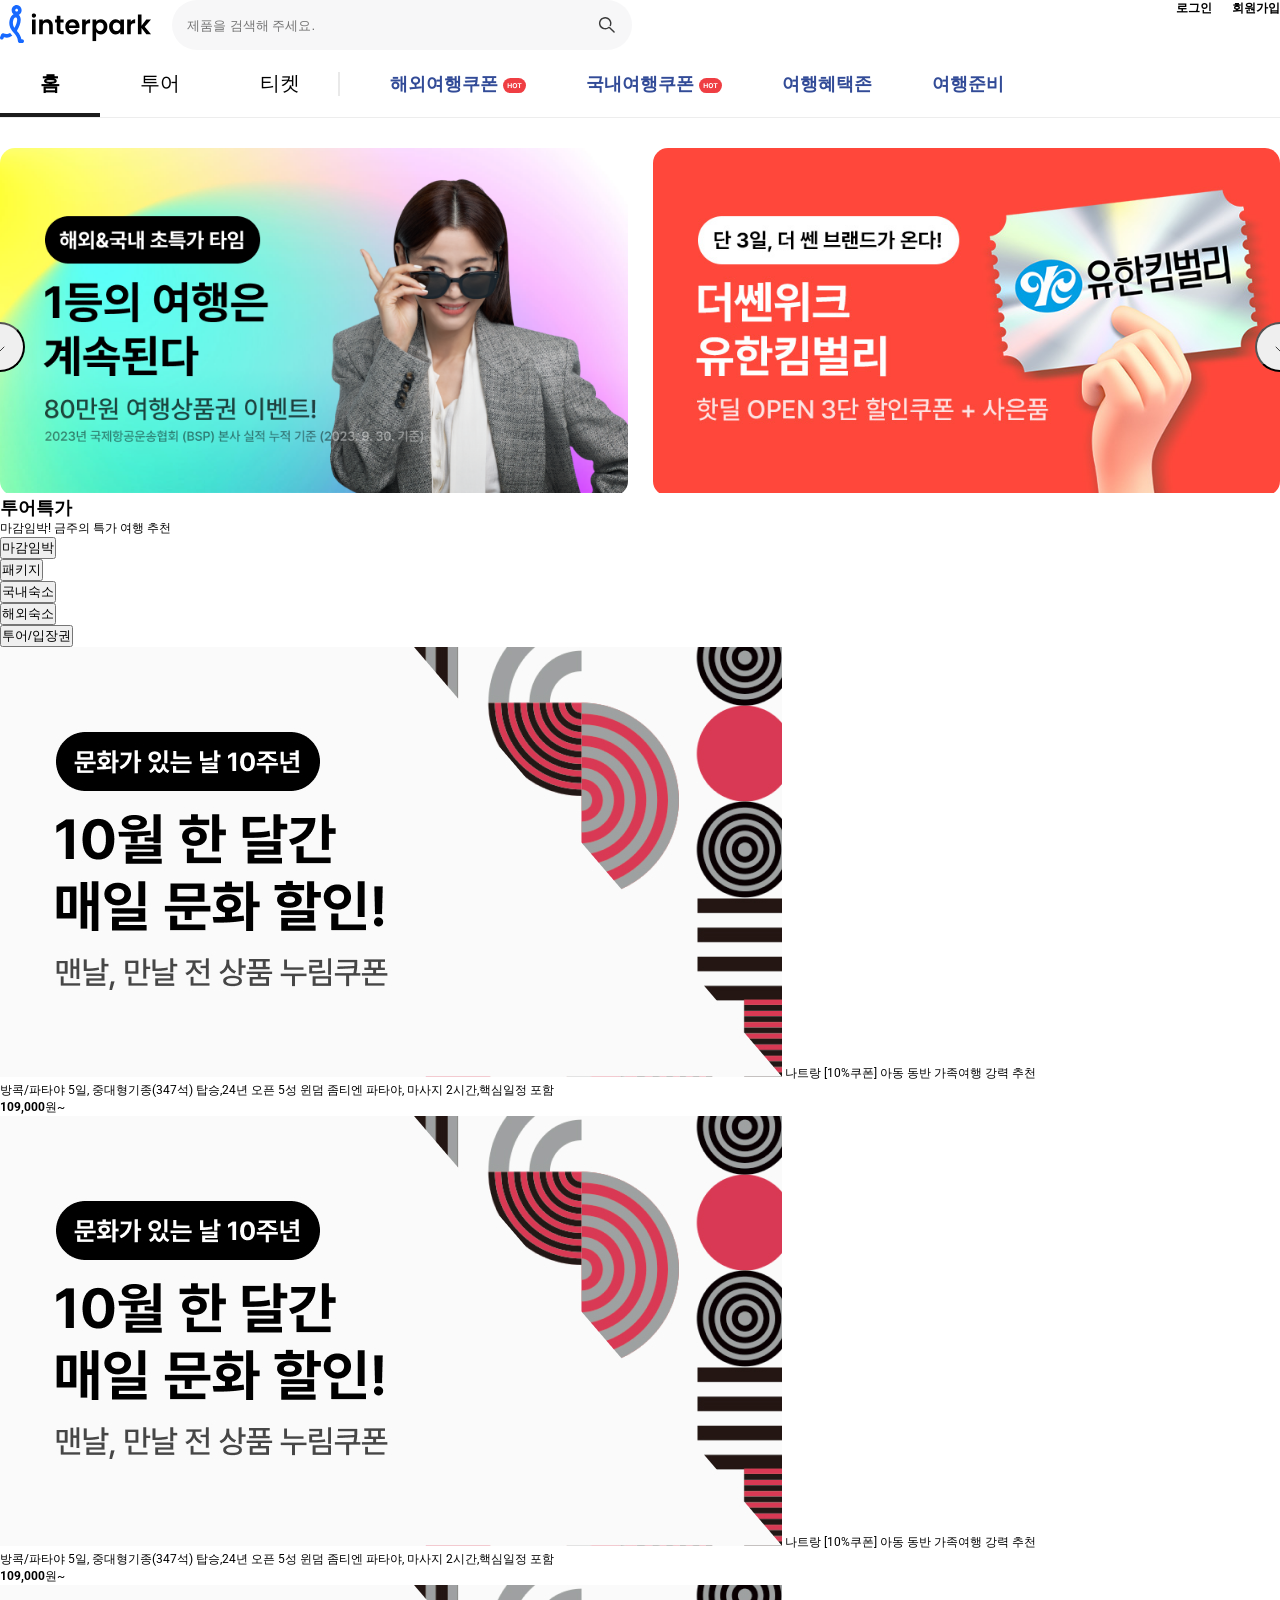
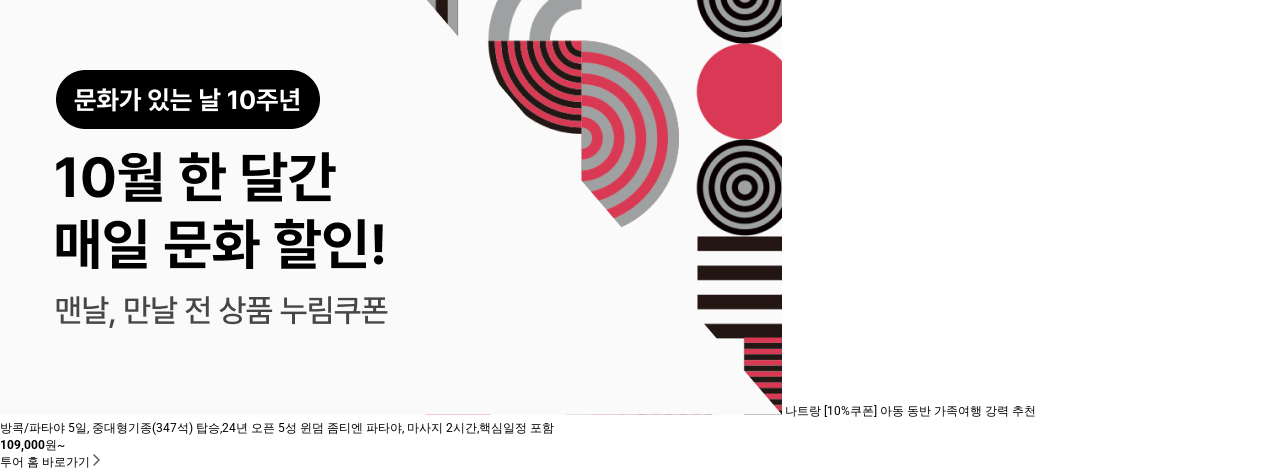
==== public/index.html @ 2a075cac "[docs]:배너작업" ====
<!DOCTYPE html>
<html lang="ko">
  <meta>
    <meta charset="UTF-8"/>
    <meta name="viewport" content="width=device-width, initial-scale=1.0"/>
    <title>나의 til</title>
    <link rel="stylesheet" href="css/common.css">
    <link rel="stylesheet" href="css/header.css">
    <link rel="stylesheet" href="css/banner.css">
  </head>
  <body>
    <style>
      div {
        background-color: white !important;
      }
    </style>
    <!-- 전체 레이아웃 -->
    <div class="wrap">
      <!-- 상단 -->
      <header class="header">
        <div class="layout">
          <!-- 상단의 위  -->
          <div class="header_top">
            <div class="header_top_left">
              <!-- 로고 -->
              <div class="logo">
                <a href="http://www.interpark.com" target="_blank">
                  <img 
                    src="imagess/logo.svg" 
                    alt="로고" 
                    title="인터파크"
                  />
                </a>
              </div>
              <!-- 제품검색 -->
              <div class="search">
                <!-- 제품검색 API 연동 -->
                <form class="search_form">
                  <input class="search_form_word"
                  type="text" 
                  placeholder="제품을 검색해 주세요."/>
                  <input 
                  class="search_form_button" 
                  type="submit" 
                  value="검색"/>
                </form>
              </div>
            </div>
            <div class="header_top_right">
                <ul class="member">
                  <li><a href="#">로그인</a></li>
                  <li><a href="#">회원가입</a></li>
                </ul>
              </a>
            </div>
          </div>
          <!-- 상단의 아래 -->
          <div class="header_bottom">
            <div class="header_bottom_nav">
              <ul class="nav">
                <li><a href="#" class="focus">홈</a></li>
                <li><a href="#">투어</a></li>
                <li><a href="#">티켓</a></li>
              </ul>
            </div>
            <div class="header_bottom_eventmenu">
              <ul class="cupon">
                <li>
                  <a href="#">
                  해외여행쿠폰
                  <img src="imagess/badge_hot.svg" 
                  alt="해외여행쿠폰" 
                  title="해외여행쿠폰"
                  />
                </a>
              </li>
                <li>
                  <a href="#">
                  국내여행쿠폰
                  <img src="imagess/badge_hot.svg" 
                  alt="해외여행쿠폰" 
                  title="해외여행쿠폰"
                  />
                </a>
              </li>
                <li><a href="#">여행혜택존</a></li>
                <li><a href="#">여행준비</a></li>
              </ul>
            </div>
          </div>
        </div>
      </header>
      <!-- 메인 -->
      <main>
        <div class="layout">
          <!-- banner -->
            <div class="banner">
              <div class="banner_slide">
              <div class="banner_list">
                <a href="#">
                  <img src="imagess/v1.png" alt="banner" title="배너"/>
                </a>
              </div>
            <div class="banner_list">
              <a href="#">
                <img src="imagess/v2.jpg" alt="banner2" title="배너2"/>
              </a>
            </div>
          </div>
            <button class="slide_bt banner_left">
              <img src="imagess/icon_arrow.svg" alt="left" title="left"
            </button>
            <button class="slide_bt banner_right">
              <img src="imagess/icon_arrow.svg" alt="right" title="right"
            </button>
          </div>
          <!-- tour -->
          <div class="tour">
            <div class="section_top">
              <h2 class="section_title">투어특가</h2>
              <span class="section_desc">마감임박! 금주의 특가 여행 추천</span>
            </div>
            <div class="section_list">
              <!-- Start 목록영역 -->
               <div class="section_category">
                <ul class="section_category_bts">
                  <li><button>마감임박</button></li>
                  <li><button>패키지</button></li>
                  <li><button>국내숙소</button></li>
                  <li><button>해외숙소</button></li>
                  <li><button>투어/입장권</button></li>
                </ul>
               </div>
               <div class="section_slide">
                <!-- start 추후 JSON 데이터 연동으로 변경예정 -->
                <div class="item">
                  <a href="#">
                    <img src="imagess/v3.jpg" alt="나트랑" title="나트랑">
                    <span>나트랑</span>
                    <span>[10%쿠폰] 아동 동반 가족여행 강력 추천</span>
                    <p>방콕/파타야 5일, 중대형기종(347석) 탑승,24년 오픈 5성 윈덤 좀티엔 파타야, 마사지 2시간,핵심일정 포함</p>
                    <span><b>109,000</b>원~</span>
                  </a>
                </div>
                <div class="item">
                  <a href="#">
                    <img src="imagess/v3.jpg" alt="나트랑" title="나트랑">
                    <span>나트랑</span>
                    <span>[10%쿠폰] 아동 동반 가족여행 강력 추천</span>
                    <p>방콕/파타야 5일, 중대형기종(347석) 탑승,24년 오픈 5성 윈덤 좀티엔 파타야, 마사지 2시간,핵심일정 포함</p>
                    <span><b>109,000</b>원~</span>
                  </a>
                </div>
                <div class="item">
                  <a href="#">
                    <img src="imagess/v3.jpg" alt="나트랑" title="나트랑">
                    <span>나트랑</span>
                    <span>[10%쿠폰] 아동 동반 가족여행 강력 추천</span>
                    <p>방콕/파타야 5일, 중대형기종(347석) 탑승,24년 오픈 5성 윈덤 좀티엔 파타야, 마사지 2시간,핵심일정 포함</p>
                    <span><b>109,000</b>원~</span>
                  </a>
                </div>
                <!-- End 추후 JSON 데이터 연동으로 변경예정 -->
               </div>
              <!-- End 목록영역 -->
            </div>
            <div class="section_bts">
              <a href="#">
                투어 홈 바로가기
                <img 
                src="imagess/icon_linkArrow.svg" 
                alt="투어 홈 바로가기" 
                title="투어 홈 바로가기"
              </a>
            </div>
          </div>
          <!-- trip -->
          <div></div>
          <!-- tiket -->
          <div></div>
          <!-- live -->
          <div></div>
        </div>
      </main>
      <!-- 하단 -->
      <footer>
        <div></div>
      </footer>
    </div>
  </body>
</html>
---- public/css/common.css ----
@charset "utf-8";
@import url("https://fonts.googleapis.com/css2?family=Roboto:ital,wght@0,100..900;1,100..900&display=swap");

* {
  margin: 0px;
  padding: 0px;
  box-sizing: border-box;
  outline-style: none;
}
/* 태그선택: 추천하는 각 태그별 기본값 */
a {
  text-decoration: none;
  /* 디자인 보고 수정 */
  color: #000000;
}
ul {
  list-style: none;
}
html {
  width: 100%;
  /* 디자인 보고 수정 */
  font-size: 12px;
}
body {
  width: 100%;
  font-size: 1rem;
  /* 디자인 보고 수정 */
  color: #000;
  /* 글꼴을 필요로 함. */
  font-family: "Segoe UI", Roboto, Arial, "Noto Sans", sans-serif;
  letter-spacing: 0px;
  word-spacing: 0px;
}

/* -------여기까지는 복사해서 쓰면 좋다.------------*/
.wrap {
  width: 100%;
}

.layout {
  max-width: 1280px;
  width: 100%;
  margin: 0 auto;

  /* margin-top: 0;
  margin-bottom: 0;
  margin-left: auto;
  margin-right: auto;*/
  background-color: #fff;
}
---- public/css/header.css ----
.header {
  width: 100%;
  background-color: #ffffff;
  border-bottom: 1px solid #ededed;
}

.header_top {
  width: 100%;
  display: flex;
  justify-content: space-between;
  /* margin-top: 21px;
  margin-bottom: 21px;*/
  margin: 20 px 0;
}

.header_top_left {
  display: flex;
  align-items: center;
  gap: 20px;
}

.logo > a > img {
  width: 152px;
  height: auto;
}
. .logo img {
}

.search {
}

.search_form {
  display: flex;
  align-items: center;
  width: 460px;
}

.search_form_word {
  width: calc(100% - 50px);
  height: 50px;
  background-color: #f7f7f8;
  border: none;
  border-radius: 30px 0px 0px 30px;
  padding-left: 15px;
}
.search_form_button {
  width: 50px;
  height: 50px;
  background-color: #f7f7f8;
  border: none;
  border-radius: 0px 25px 25px 0px;
  font-size: 0;
  cursor: pointer;

  /* background-image: url("../imagess/btn_search.svg");
  background-repeat: no-repeat;
  background-position: center;
  background-size: contain;
  background-size: 18px; */

  background: #f7f7f8 url("../imagess/btn_search.svg") no-repeat center;
  background-size: 18px;
}

.member {
  display: flex;
  gap: 20px;
}
.member > li > a {
  font-size: 12px;
  font-weight: 700;
  color: #000000;
  line-height: 16px;
}
.header_bottom {
  width: 100%;
  display: flex;
  align-items: center;
}

.header_bottom_nav {
}

.nav {
  position: relative;
  display: flex;
  gap: 0px;
}
.nav::after {
  content: "";
  display: block;
  position: absolute;
  right: 0;
  /* top: calc(100% - 50% - 24px / 2); */
  top: calc(100% - 50%);
  transform: translateY(-50%);
  width: 2px;
  height: 24px;
  background-color: #e9e9e9;
}
/* 홈투어티켓폰트*/
.nav > li > a {
  position: relative;

  display: block;
  font-size: 20px;
  font-weight: 400;
  padding: 20px 40px;
}

/* .nav li a:hover { 
  font-weight: 700;
}*/

.nav li a.focus {
  font-weight: 700 !important;
}
.nav li a.focus::after {
  content: "";
  position: absolute;
  left: 0;
  bottom: 0;

  display: block;
  width: 100%;
  height: 4px;
  background-color: #1c1c1c;
}
.nav li a::before {
  content: "";
}
.header_bottom_eventmenu {
}

.cupon {
  display: flex;
  align-items: center;
  gap: 20px;
  margin-left: 30px;
}

.cupon > li > a {
  display: flex;
  align-items: center;
  gap: 5px;

  font-size: 18px;
  font-weight: 600;
  color: #324b97;
  padding: 0 20px;
}
.cupon > li > a > img {
  transform: translateY(10%);
}

/* .cupon a:hover {
  color: orange;
}

.cupon a:active {
  color: blue;
}

.cupon a:visited {
  color: gold;
} */
---- public/css/banner.css ----
.banner {
  margin-top: 30px;
  position: relative;
}

.banner_slide {
  display: flex;
  gap: 25px;
}

.banner_list {
  border-radius: 15px;
  overflow: hidden;
}
.banner_list img {
  width: 100%;
}
.slide_bt {
  position: absolute;
  top: 50%;
  transform: translateY(-50%);
  width: 50px;
  height: 50px;
  border-radius: 50px;
}
.banner_left {
  left: 0;
  transform: translateX(-50%);
}
.banner_right {
  right: 0;
  transform: translateX(50%);
}
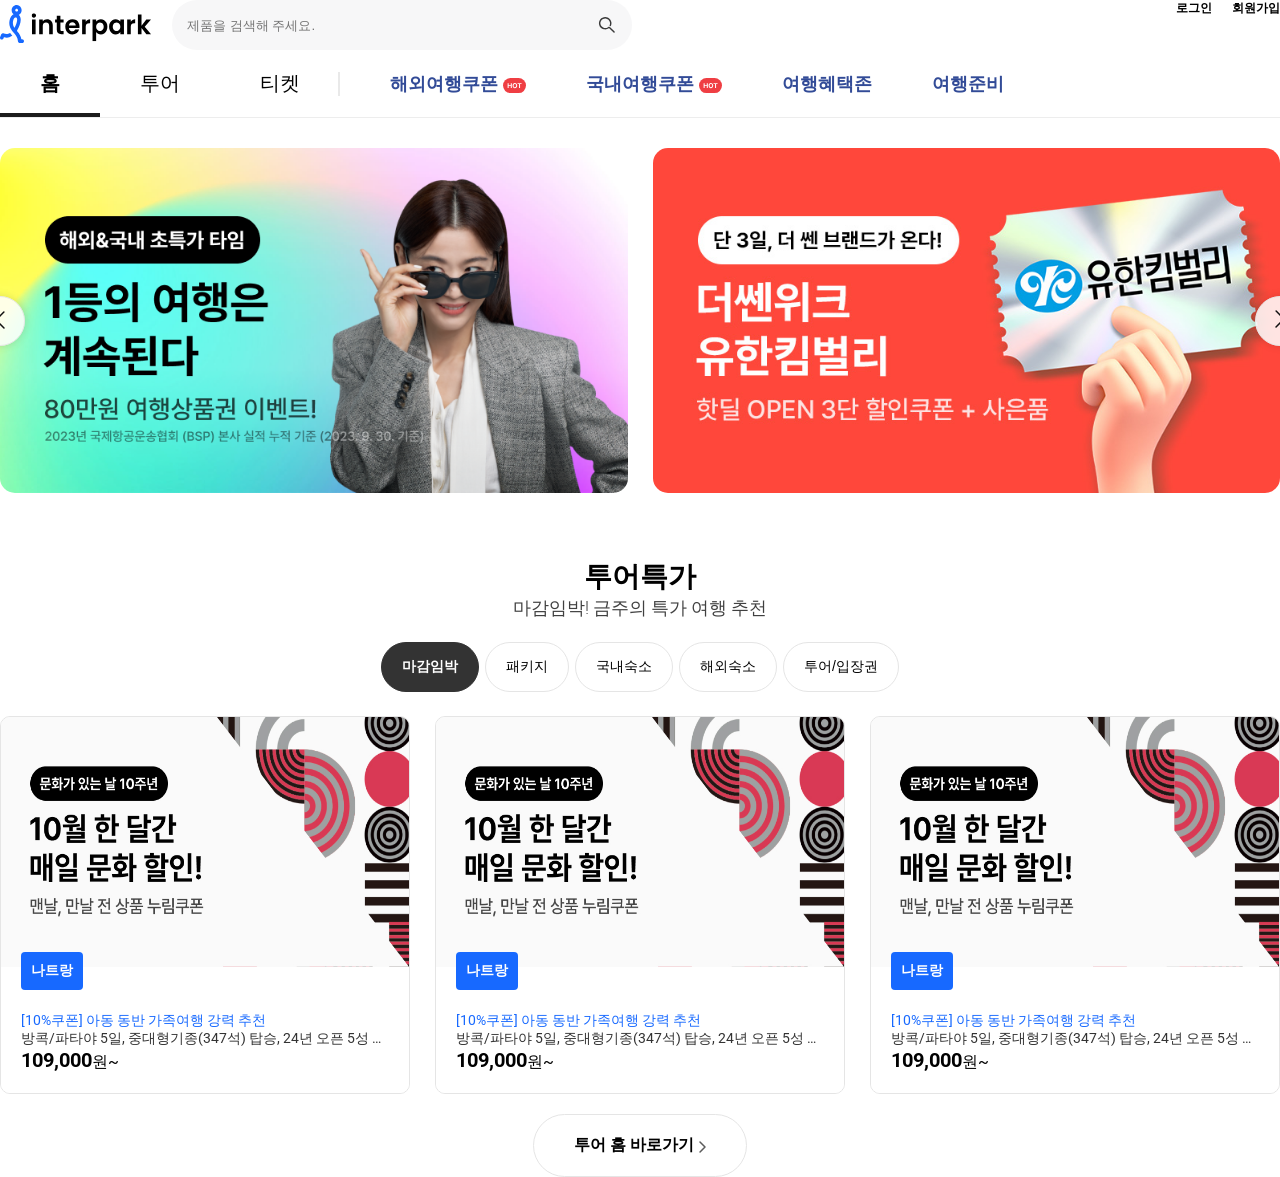
==== commit d7bcf26b: "[dose]투어 배너 만들기" ====
--- a/public/index.html
+++ b/public/index.html
@@ -7,6 +7,7 @@
     <link rel="stylesheet" href="css/common.css">
     <link rel="stylesheet" href="css/header.css">
     <link rel="stylesheet" href="css/banner.css">
+    <link rel="stylesheet" href="css/tour.css">
   </head>
   <body>
     <style>
@@ -108,10 +109,10 @@
             </div>
           </div>
             <button class="slide_bt banner_left">
-              <img src="imagess/icon_arrow.svg" alt="left" title="left"
+              <img src="imagess/slider_arrow.svg" alt="left" title="left"
             </button>
             <button class="slide_bt banner_right">
-              <img src="imagess/icon_arrow.svg" alt="right" title="right"
+              <img src="imagess/slider_arrow.svg" alt="right" title="right"
             </button>
           </div>
           <!-- tour -->
@@ -124,7 +125,7 @@
               <!-- Start 목록영역 -->
                <div class="section_category">
                 <ul class="section_category_bts">
-                  <li><button>마감임박</button></li>
+                  <li><button class="cate_focus">마감임박</button></li>
                   <li><button>패키지</button></li>
                   <li><button>국내숙소</button></li>
                   <li><button>해외숙소</button></li>
@@ -133,33 +134,68 @@
                </div>
                <div class="section_slide">
                 <!-- start 추후 JSON 데이터 연동으로 변경예정 -->
+
                 <div class="item">
                   <a href="#">
-                    <img src="imagess/v3.jpg" alt="나트랑" title="나트랑">
-                    <span>나트랑</span>
-                    <span>[10%쿠폰] 아동 동반 가족여행 강력 추천</span>
-                    <p>방콕/파타야 5일, 중대형기종(347석) 탑승,24년 오픈 5성 윈덤 좀티엔 파타야, 마사지 2시간,핵심일정 포함</p>
-                    <span><b>109,000</b>원~</span>
+                    <div class="item_image">
+                      <img src="imagess/v3.jpg" alt="나트랑" title="나트랑" />
+                    </div>
+
+                    <span class="item_name">나트랑</span>
+
+                    <div class="item_text">
+                      <span class="item_cupon">
+                        [10%쿠폰] 아동 동반 가족여행 강력 추천
+                      </span>
+                      <p class="item_desc">
+                        방콕/파타야 5일, 중대형기종(347석) 탑승, 24년 오픈 5성
+                        윈덤 좀티엔 파타야,마사지 2시간,핵심일정 포함
+                      </p>
+                      <span class="item_price"><b>109,000</b>원~</span>
+                    </div>
                   </a>
                 </div>
                 <div class="item">
                   <a href="#">
-                    <img src="imagess/v3.jpg" alt="나트랑" title="나트랑">
-                    <span>나트랑</span>
-                    <span>[10%쿠폰] 아동 동반 가족여행 강력 추천</span>
-                    <p>방콕/파타야 5일, 중대형기종(347석) 탑승,24년 오픈 5성 윈덤 좀티엔 파타야, 마사지 2시간,핵심일정 포함</p>
-                    <span><b>109,000</b>원~</span>
+                    <div class="item_image">
+                      <img src="imagess/v3.jpg" alt="나트랑" title="나트랑" />
+                    </div>
+
+                    <span class="item_name">나트랑</span>
+
+                    <div class="item_text">
+                      <span class="item_cupon">
+                        [10%쿠폰] 아동 동반 가족여행 강력 추천
+                      </span>
+                      <p class="item_desc">
+                        방콕/파타야 5일, 중대형기종(347석) 탑승, 24년 오픈 5성
+                        윈덤 좀티엔 파타야,마사지 2시간,핵심일정 포함
+                      </p>
+                      <span class="item_price"><b>109,000</b>원~</span>
+                    </div>
                   </a>
                 </div>
                 <div class="item">
                   <a href="#">
-                    <img src="imagess/v3.jpg" alt="나트랑" title="나트랑">
-                    <span>나트랑</span>
-                    <span>[10%쿠폰] 아동 동반 가족여행 강력 추천</span>
-                    <p>방콕/파타야 5일, 중대형기종(347석) 탑승,24년 오픈 5성 윈덤 좀티엔 파타야, 마사지 2시간,핵심일정 포함</p>
-                    <span><b>109,000</b>원~</span>
+                    <div class="item_image">
+                      <img src="imagess/v3.jpg" alt="나트랑" title="나트랑" />
+                    </div>
+
+                    <span class="item_name">나트랑</span>
+
+                    <div class="item_text">
+                      <span class="item_cupon">
+                        [10%쿠폰] 아동 동반 가족여행 강력 추천
+                      </span>
+                      <p class="item_desc">
+                        방콕/파타야 5일, 중대형기종(347석) 탑승, 24년 오픈 5성
+                        윈덤 좀티엔 파타야,마사지 2시간,핵심일정 포함
+                      </p>
+                      <span class="item_price"><b>109,000</b>원~</span>
+                    </div>
                   </a>
                 </div>
+
                 <!-- End 추후 JSON 데이터 연동으로 변경예정 -->
                </div>
               <!-- End 목록영역 -->
--- a/public/css/banner.css
+++ b/public/css/banner.css
@@ -12,22 +12,45 @@
   border-radius: 15px;
   overflow: hidden;
 }
+/* 이미지가 영역에 가득 채워지고 비율이 유지되도록 처리 */
 .banner_list img {
   width: 100%;
+  height: 100%;
+  /* 비율을 유지하면서 영역에 이미지 가득채우기 */
+  object-fit: cover;
+  display: block;
 }
 .slide_bt {
   position: absolute;
   top: 50%;
-  transform: translateY(-50%);
+  /* transform: translateY(-50%); */
   width: 50px;
   height: 50px;
-  border-radius: 50px;
+  border-radius: 50%;
+
+  cursor: pointer;
+
+  border: 1px solid #e6e6e6;
+  background-color: rgba(255, 255, 255, 0.85);
+  box-shadow: 0 0 8px rgba(0, 0, 0, 0.13);
 }
+
 .banner_left {
   left: 0;
-  transform: translateX(-50%);
+  transform: translateX(-50%) translateY(-50%) rotateY(180deg);
 }
 .banner_right {
   right: 0;
-  transform: translateX(50%);
+  transform: translateX(50%) translateY(-50%);
 }
+
+/*
+.banner_left {
+  left: 0;
+  transform: translateX(-50%) translateY(-50);
+}
+.banner_right {
+  right: 0;
+  transform: translateX(50%) translateY(-50);
+}
+  */
--- a/public/css/tour.css
+++ b/public/css/tour.css
@@ -0,0 +1,143 @@
+.tour {
+  margin-top: 65px;
+}
+.section_top {
+  padding-bottom: 22px;
+}
+.section_title {
+  text-align: center;
+  font-size: 28px;
+  font-weight: 700;
+}
+.section_desc {
+  text-align: center;
+  font-size: 18px;
+  font-weight: 300;
+  display: block;
+  /*인라인 이여서 블락으로 잡아줌 그래야 가운데로 감*/
+  color: rgba(0, 0, 0, 0.75);
+}
+.section_list {
+}
+.section_category {
+  display: flex;
+  justify-content: center;
+  /* 영역을 가운데로 */
+  padding-bottom: 24px;
+}
+.section_category_bts {
+  display: flex;
+  gap: 6px;
+}
+.section_category_bts li {
+}
+.section_category_bts li button {
+  border: 1px solid #e5e5e5;
+  background-color: #ffffff;
+  padding: 15px 20px;
+  border-radius: 52px;
+  cursor: pointer;
+
+  font-size: 14px;
+  font-weight: 400;
+}
+.section_category_bts li button.cate_focus {
+  border: 1px solid #333333;
+  color: #fff;
+  background-color: #333333;
+  font-weight: 700;
+}
+.section_slide {
+  display: flex;
+  gap: 25px;
+  margin-bottom: 20px;
+}
+.item {
+  position: relative;
+  /* 여기가 기준이다 ,엡솔루트 때문에*/
+  overflow: hidden;
+  /* 원하는 크기로 안보이게 잘라버리겟다 */
+  border: 1px solid #e5e5e5;
+  /* 테두리 넣음 */
+  border-radius: 10px;
+}
+.item > a {
+}
+.item_image {
+  width: 100%;
+  height: 250px;
+  overflow: hidden;
+  margin-bottom: 25px;
+}
+.item_image > img {
+  width: 100%;
+  /* 비율을 유지하면서 영역을 가득채우기 */
+  height: 250px;
+  overflow: hidden;
+  display: block;
+}
+.item_name {
+  position: absolute;
+  left: 20px;
+  top: 235px;
+  background-color: #1769ff;
+  color: #fff;
+  font-size: 14px;
+  font-weight: 600;
+
+  border-radius: 4px;
+  padding: 10px;
+}
+.item_text {
+  padding: 20px;
+  padding-top: 5;
+}
+.item_desc {
+  display: block;
+  font-size: 14px;
+  font-weight: 400;
+  color: #333;
+  /* 줄내림방지 블락이라는 조건하에 */
+  white-space: nowrap;
+  /* 말줄임 처리 ,규칙*/
+  overflow: hidden;
+  text-overflow: ellipsis;
+}
+.item_cupon {
+  display: block;
+  font-size: 14px;
+  font-weight: 400;
+  color: #1769ff;
+  /* 줄내림방지 */
+  white-space: nowrap;
+  /* 말줄임 처리 ,규칙*/
+  overflow: hidden;
+  text-overflow: ellipsis;
+}
+.item_price {
+  font-size: 16px;
+  font-weight: 400;
+}
+.item_price > b {
+  font-size: 20px;
+  font-weight: 700;
+}
+.section_bts {
+  display: flex;
+  justify-content: center;
+}
+.section_bts > a {
+  border: 1px solid #e5e5e5;
+  padding: 20px 40px;
+  border-radius: 40px;
+  background-color: #fff;
+  font-size: 16px;
+  font-weight: 700;
+  /* 어떤디자인으로 바뀌더라도 중간에 하겠다 */
+  display: flex;
+  align-items: center;
+  gap: 5px;
+}
+.section_bts > a > img {
+  transform: translateY(1px);
+}
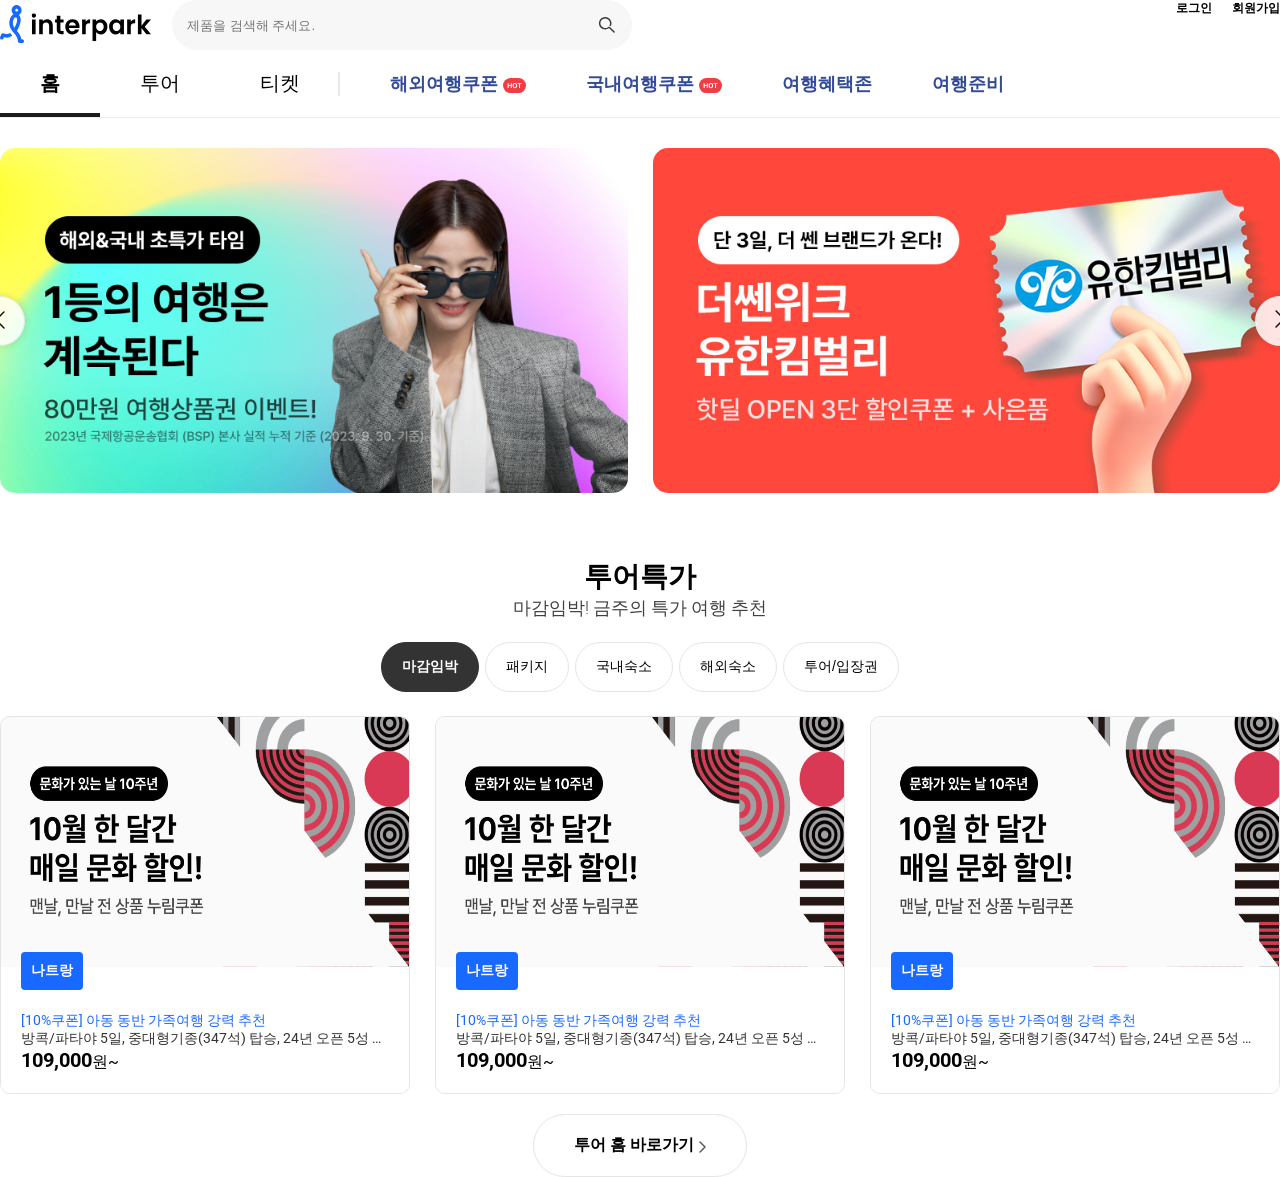
==== commit 44ec9a98: "[docs]:이벤트작성법" ====
--- a/public/index.html
+++ b/public/index.html
@@ -8,6 +8,9 @@
     <link rel="stylesheet" href="css/header.css">
     <link rel="stylesheet" href="css/banner.css">
     <link rel="stylesheet" href="css/tour.css">
+    <!-- js 초기코드 -->
+     <script src="js/index.js"></script>
+     <script src="js/header.js"></script>
   </head>
   <body>
     <style>
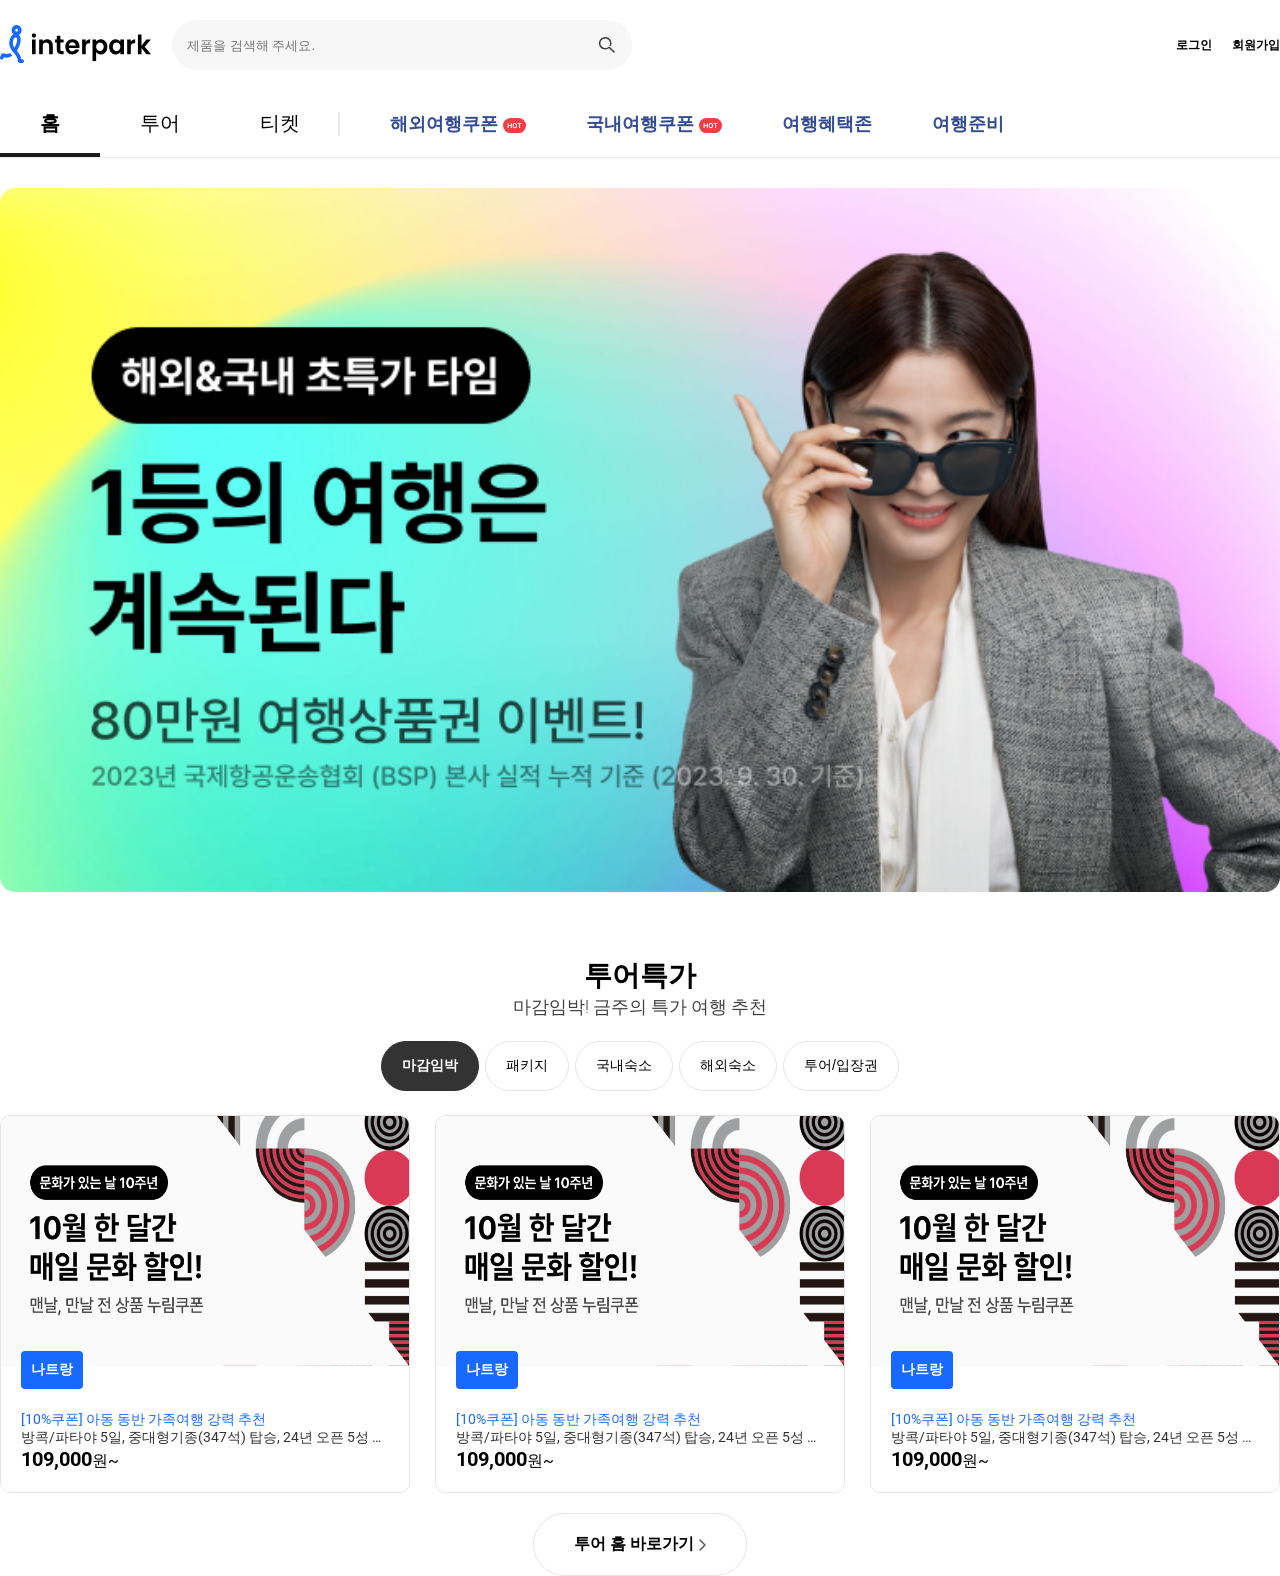
==== commit 213a2293: "[docs]:슬라이드" ====
--- a/public/index.html
+++ b/public/index.html
@@ -4,6 +4,13 @@
     <meta charset="UTF-8"/>
     <meta name="viewport" content="width=device-width, initial-scale=1.0"/>
     <title>나의 til</title>
+    <!-- 외부라이브러리 -->
+    <link
+    rel="stylesheet"
+    href="https://cdn.jsdelivr.net/npm/swiper@11/swiper-bundle.min.css"
+  />
+  <script src="https://cdn.jsdelivr.net/npm/swiper@11/swiper-bundle.min.js"></script>
+
     <link rel="stylesheet" href="css/common.css">
     <link rel="stylesheet" href="css/header.css">
     <link rel="stylesheet" href="css/banner.css">
@@ -11,6 +18,7 @@
     <!-- js 초기코드 -->
      <script src="js/index.js"></script>
      <script src="js/header.js"></script>
+     <script src="js/banner.js"></script>
   </head>
   <body>
     <style>
@@ -30,7 +38,7 @@
               <div class="logo">
                 <a href="http://www.interpark.com" target="_blank">
                   <img 
-                    src="imagess/logo.svg" 
+                    src="images/logo.svg" 
                     alt="로고" 
                     title="인터파크"
                   />
@@ -72,7 +80,7 @@
                 <li>
                   <a href="#">
                   해외여행쿠폰
-                  <img src="imagess/badge_hot.svg" 
+                  <img src="images/badge_hot.svg" 
                   alt="해외여행쿠폰" 
                   title="해외여행쿠폰"
                   />
@@ -81,7 +89,7 @@
                 <li>
                   <a href="#">
                   국내여행쿠폰
-                  <img src="imagess/badge_hot.svg" 
+                  <img src="images/badge_hot.svg" 
                   alt="해외여행쿠폰" 
                   title="해외여행쿠폰"
                   />
@@ -99,23 +107,61 @@
         <div class="layout">
           <!-- banner -->
             <div class="banner">
-              <div class="banner_slide">
-              <div class="banner_list">
-                <a href="#">
-                  <img src="imagess/v1.png" alt="banner" title="배너"/>
-                </a>
-              </div>
-            <div class="banner_list">
-              <a href="#">
-                <img src="imagess/v2.jpg" alt="banner2" title="배너2"/>
-              </a>
-            </div>
-          </div>
+             <!-- 절대로 swiper 단어 고치지 않는다 -->
+            <div class="swiper sw_banner">
+              <div class="swiper-wrapper">
+                <div class="swiper-slide">
+                  <div class="banner_list">
+                    <a href="#">
+                      <img src="images/v1.png" alt="banner" title="배너" />
+                    </a>
+                  </div>
+                </div>
+                <div class="swiper-slide">
+                  <div class="banner_list">
+                    <a href="#">
+                      <img src="images/v1.png" alt="banner" title="배너" />
+                    </a>
+                  </div>
+                </div>
+                <div class="swiper-slide">
+                  <div class="banner_list">
+                    <a href="#">
+                      <img src="images/v1.png" alt="banner" title="배너" />
+                    </a>
+                  </div>
+                </div>
+                <div class="swiper-slide">
+                  <div class="banner_list">
+                    <a href="#">
+                      <img src="images/v1.png" alt="banner" title="배너" />
+                    </a>
+                  </div>
+                </div>
+                <div class="swiper-slide">
+                  <div class="banner_list">
+                    <a href="#">
+                      <img src="images/v1.png" alt="banner" title="배너" />
+                    </a>
+                  </div>
+                </div>
+                <div class="swiper-slide">
+                  <div class="banner_list">
+                    <a href="#">
+                      <img src="images/v1.png" alt="banner" title="배너" />
+                    </a>
+                  </div>
+                </div>
+              </div>
+              <div class="swiper-pagination"></div>
+            </div>
+                <div class="swiper-pagination"></div>
+              </div>
             <button class="slide_bt banner_left">
-              <img src="imagess/slider_arrow.svg" alt="left" title="left"
+              <img src="images/slider_arrow.svg" alt="left" title="left"
             </button>
             <button class="slide_bt banner_right">
-              <img src="imagess/slider_arrow.svg" alt="right" title="right"
+              <img src="images/slider_arrow.svg" alt="right" title="right"
             </button>
           </div>
           <!-- tour -->
@@ -141,7 +187,7 @@
                 <div class="item">
                   <a href="#">
                     <div class="item_image">
-                      <img src="imagess/v3.jpg" alt="나트랑" title="나트랑" />
+                      <img src="images/v3.jpg" alt="나트랑" title="나트랑" />
                     </div>
 
                     <span class="item_name">나트랑</span>
@@ -161,7 +207,7 @@
                 <div class="item">
                   <a href="#">
                     <div class="item_image">
-                      <img src="imagess/v3.jpg" alt="나트랑" title="나트랑" />
+                      <img src="images/v3.jpg" alt="나트랑" title="나트랑" />
                     </div>
 
                     <span class="item_name">나트랑</span>
@@ -181,7 +227,7 @@
                 <div class="item">
                   <a href="#">
                     <div class="item_image">
-                      <img src="imagess/v3.jpg" alt="나트랑" title="나트랑" />
+                      <img src="images/v3.jpg" alt="나트랑" title="나트랑" />
                     </div>
 
                     <span class="item_name">나트랑</span>
@@ -207,7 +253,7 @@
               <a href="#">
                 투어 홈 바로가기
                 <img 
-                src="imagess/icon_linkArrow.svg" 
+                src="images/icon_linkArrow.svg" 
                 alt="투어 홈 바로가기" 
                 title="투어 홈 바로가기"
               </a>
--- a/public/css/header.css
+++ b/public/css/header.css
@@ -1,16 +1,31 @@
 .header {
+  position: relative;
   width: 100%;
   background-color: #ffffff;
-  border-bottom: 1px solid #ededed;
+  border-bottom: 1px solid #ebebeb;
+}
+.header_down {
+  position: fixed;
+  left: 0;
+  top: 0;
+  width: 100%;
+  z-index: 100;
 }
 
 .header_top {
+  /* 좌표 기준을 세워주자 */
+  position: relative;
   width: 100%;
   display: flex;
   justify-content: space-between;
-  /* margin-top: 21px;
-  margin-bottom: 21px;*/
-  margin: 20 px 0;
+  align-items: center;
+
+  /* margin-top: 30px; */
+  /* margin-bottom: 30px; */
+  margin: 20px 0;
+}
+.header_top_down {
+  margin: 0px;
 }
 
 .header_top_left {
@@ -23,10 +38,13 @@
   width: 152px;
   height: auto;
 }
-. .logo img {
-}
 
 .search {
+}
+.search_down {
+  position: absolute;
+  left: 350px;
+  top: 10px;
 }
 
 .search_form {
@@ -40,7 +58,7 @@
   height: 50px;
   background-color: #f7f7f8;
   border: none;
-  border-radius: 30px 0px 0px 30px;
+  border-radius: 25px 0px 0px 25px;
   padding-left: 15px;
 }
 .search_form_button {
@@ -52,35 +70,43 @@
   font-size: 0;
   cursor: pointer;
 
-  /* background-image: url("../imagess/btn_search.svg");
+  /* background-color: red;
+  background-image: url("../images/btn_search.svg");
   background-repeat: no-repeat;
   background-position: center;
-  background-size: contain;
   background-size: 18px; */
 
-  background: #f7f7f8 url("../imagess/btn_search.svg") no-repeat center;
+  background: #f7f7f8 url("../images/btn_search.svg") no-repeat center;
   background-size: 18px;
 }
 
+.header_top_right {
+  position: relative;
+}
 .member {
   display: flex;
   gap: 20px;
 }
+.member_down {
+  position: absolute;
+  right: 0;
+  top: 30px;
+}
+
 .member > li > a {
   font-size: 12px;
   font-weight: 700;
   color: #000000;
   line-height: 16px;
 }
+
 .header_bottom {
   width: 100%;
   display: flex;
   align-items: center;
 }
-
 .header_bottom_nav {
 }
-
 .nav {
   position: relative;
   display: flex;
@@ -92,14 +118,15 @@
   position: absolute;
   right: 0;
   /* top: calc(100% - 50% - 24px / 2); */
-  top: calc(100% - 50%);
+  top: 50%;
   transform: translateY(-50%);
+
   width: 2px;
   height: 24px;
   background-color: #e9e9e9;
 }
-/* 홈투어티켓폰트*/
-.nav > li > a {
+
+.nav li a {
   position: relative;
 
   display: block;
@@ -108,15 +135,13 @@
   padding: 20px 40px;
 }
 
-/* .nav li a:hover { 
-  font-weight: 700;
-}*/
-
 .nav li a.focus {
   font-weight: 700 !important;
 }
+
 .nav li a.focus::after {
   content: "";
+
   position: absolute;
   left: 0;
   bottom: 0;
@@ -126,19 +151,15 @@
   height: 4px;
   background-color: #1c1c1c;
 }
-.nav li a::before {
-  content: "";
-}
+
 .header_bottom_eventmenu {
 }
-
 .cupon {
   display: flex;
   align-items: center;
   gap: 20px;
   margin-left: 30px;
 }
-
 .cupon > li > a {
   display: flex;
   align-items: center;
@@ -152,15 +173,3 @@
 .cupon > li > a > img {
   transform: translateY(10%);
 }
-
-/* .cupon a:hover {
-  color: orange;
-}
-
-.cupon a:active {
-  color: blue;
-}
-
-.cupon a:visited {
-  color: gold;
-} */
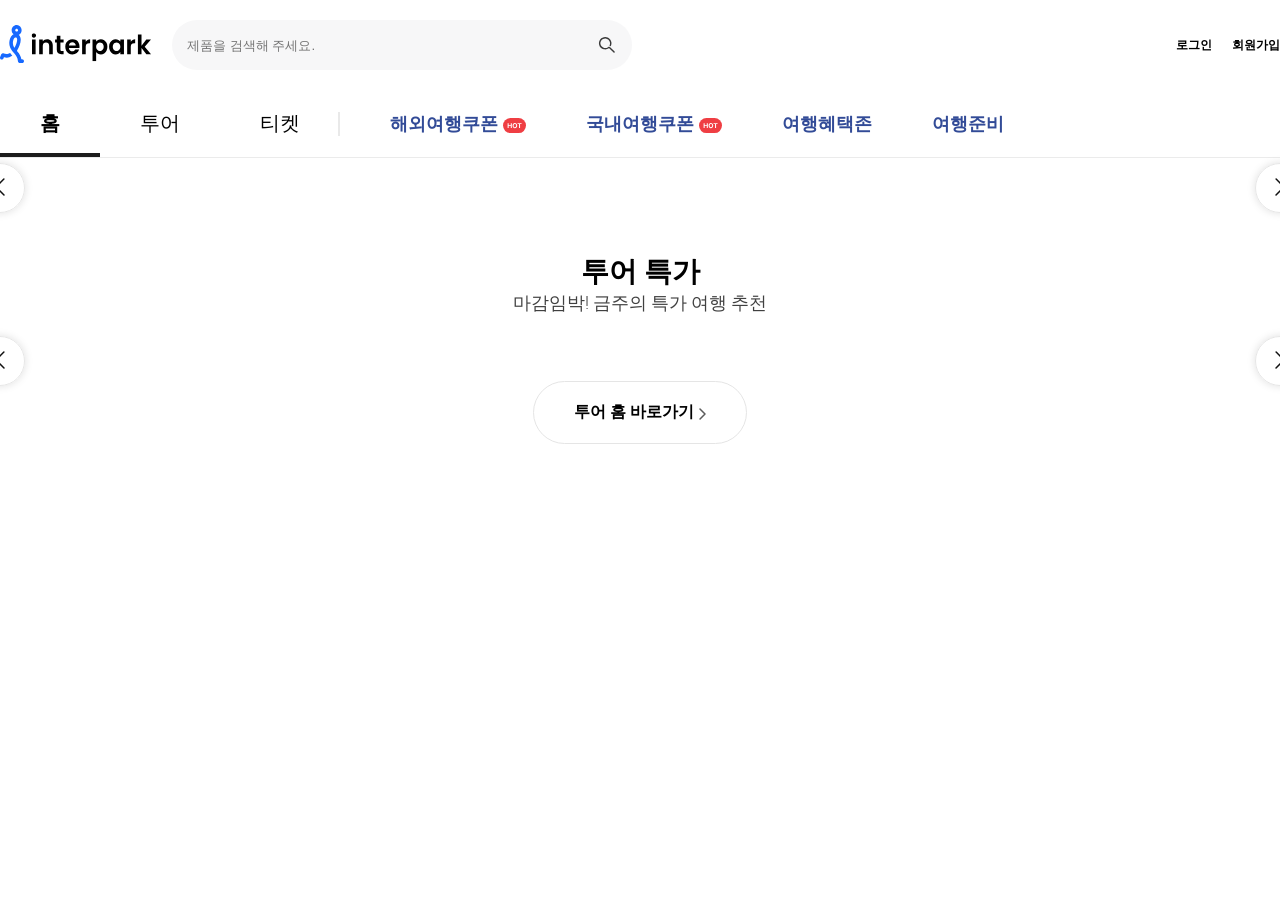
==== commit 0a2e3013: "js 기초" ====
--- a/public/index.html
+++ b/public/index.html
@@ -1,69 +1,65 @@
 <!DOCTYPE html>
 <html lang="ko">
-  <meta>
-    <meta charset="UTF-8"/>
-    <meta name="viewport" content="width=device-width, initial-scale=1.0"/>
+  <head>
+    <meta charset="UTF-8" />
+    <meta name="viewport" content="width=device-width, initial-scale=1.0" />
     <title>나의 til</title>
     <!-- 외부라이브러리 -->
     <link
-    rel="stylesheet"
-    href="https://cdn.jsdelivr.net/npm/swiper@11/swiper-bundle.min.css"
-  />
-  <script src="https://cdn.jsdelivr.net/npm/swiper@11/swiper-bundle.min.js"></script>
+      rel="stylesheet"
+      href="https://cdn.jsdelivr.net/npm/swiper@11/swiper-bundle.min.css"
+    />
+    <script src="https://cdn.jsdelivr.net/npm/swiper@11/swiper-bundle.min.js"></script>
 
-    <link rel="stylesheet" href="css/common.css">
-    <link rel="stylesheet" href="css/header.css">
-    <link rel="stylesheet" href="css/banner.css">
-    <link rel="stylesheet" href="css/tour.css">
-    <!-- js 초기코드 -->
-     <script src="js/index.js"></script>
-     <script src="js/header.js"></script>
-     <script src="js/banner.js"></script>
+    <link rel="stylesheet" href="css/common.css" />
+    <link rel="stylesheet" href="css/header.css" />
+    <link rel="stylesheet" href="css/banner.css" />
+    <link rel="stylesheet" href="css/tour.css" />
+
+    <!-- js 초기 코드  -->
+    <script src="js/index.js"></script>
+    <script src="js/header.js"></script>
+    <script src="js/banner.js"></script>
+    <script src="js/tour.js"></script>
   </head>
+
   <body>
-    <style>
-      div {
-        background-color: white !important;
-      }
-    </style>
-    <!-- 전체 레이아웃 -->
+    <!-- 전체 레이아웃  -->
     <div class="wrap">
       <!-- 상단 -->
       <header class="header">
         <div class="layout">
-          <!-- 상단의 위  -->
+          <!-- 상단의 위 -->
           <div class="header_top">
             <div class="header_top_left">
               <!-- 로고 -->
               <div class="logo">
                 <a href="http://www.interpark.com" target="_blank">
-                  <img 
-                    src="images/logo.svg" 
-                    alt="로고" 
-                    title="인터파크"
-                  />
+                  <img src="images/logo.svg" alt="로고" title="인터파크" />
                 </a>
               </div>
               <!-- 제품검색 -->
               <div class="search">
-                <!-- 제품검색 API 연동 -->
+                <!-- 제품 검색 API 연동 -->
                 <form class="search_form">
-                  <input class="search_form_word"
-                  type="text" 
-                  placeholder="제품을 검색해 주세요."/>
-                  <input 
-                  class="search_form_button" 
-                  type="submit" 
-                  value="검색"/>
+                  <input
+                    class="search_form_word"
+                    type="text"
+                    placeholder="제품을 검색해 주세요."
+                  />
+                  <input
+                    class="search_form_button"
+                    type="submit"
+                    value="검색"
+                  />
                 </form>
               </div>
             </div>
             <div class="header_top_right">
-                <ul class="member">
-                  <li><a href="#">로그인</a></li>
-                  <li><a href="#">회원가입</a></li>
-                </ul>
-              </a>
+              <ul class="member">
+                <li><a href="#">로그인</a></li>
+                <li><a href="#">회원가입</a></li>
+              </ul>
             </div>
           </div>
           <!-- 상단의 아래 -->
@@ -79,22 +75,24 @@
               <ul class="cupon">
                 <li>
                   <a href="#">
-                  해외여행쿠폰
-                  <img src="images/badge_hot.svg" 
-                  alt="해외여행쿠폰" 
-                  title="해외여행쿠폰"
-                  />
-                </a>
-              </li>
+                    해외여행쿠폰
+                    <img
+                      src="images/badge_hot.svg"
+                      alt="해외여행쿠폰"
+                      title="해외여행쿠폰"
+                    />
+                  </a>
+                </li>
                 <li>
                   <a href="#">
-                  국내여행쿠폰
-                  <img src="images/badge_hot.svg" 
-                  alt="해외여행쿠폰" 
-                  title="해외여행쿠폰"
-                  />
-                </a>
-              </li>
+                    국내여행쿠폰
+                    <img
+                      src="images/badge_hot.svg"
+                      alt="국내여행쿠폰"
+                      title="국내여행쿠폰"
+                    />
+                  </a>
+                </li>
                 <li><a href="#">여행혜택존</a></li>
                 <li><a href="#">여행준비</a></li>
               </ul>
@@ -105,165 +103,77 @@
       <!-- 메인 -->
       <main>
         <div class="layout">
-          <!-- banner -->
-            <div class="banner">
-             <!-- 절대로 swiper 단어 고치지 않는다 -->
+          <!-- Banner -->
+          <div class="banner">
+            <!-- 절대로 swiper 단어 고치지 않는다 -->
             <div class="swiper sw_banner">
               <div class="swiper-wrapper">
-                <div class="swiper-slide">
-                  <div class="banner_list">
-                    <a href="#">
-                      <img src="images/v1.png" alt="banner" title="배너" />
-                    </a>
-                  </div>
-                </div>
-                <div class="swiper-slide">
-                  <div class="banner_list">
-                    <a href="#">
-                      <img src="images/v1.png" alt="banner" title="배너" />
-                    </a>
-                  </div>
-                </div>
-                <div class="swiper-slide">
-                  <div class="banner_list">
-                    <a href="#">
-                      <img src="images/v1.png" alt="banner" title="배너" />
-                    </a>
-                  </div>
-                </div>
-                <div class="swiper-slide">
-                  <div class="banner_list">
-                    <a href="#">
-                      <img src="images/v1.png" alt="banner" title="배너" />
-                    </a>
-                  </div>
-                </div>
-                <div class="swiper-slide">
-                  <div class="banner_list">
-                    <a href="#">
-                      <img src="images/v1.png" alt="banner" title="배너" />
-                    </a>
-                  </div>
-                </div>
-                <div class="swiper-slide">
-                  <div class="banner_list">
-                    <a href="#">
-                      <img src="images/v1.png" alt="banner" title="배너" />
-                    </a>
-                  </div>
-                </div>
+                <!-- API 연동 -->
               </div>
               <div class="swiper-pagination"></div>
             </div>
-                <div class="swiper-pagination"></div>
-              </div>
+
             <button class="slide_bt banner_left">
-              <img src="images/slider_arrow.svg" alt="left" title="left"
+              <img src="images/slider_arrow.svg" alt="left" title="left" />
             </button>
+
             <button class="slide_bt banner_right">
-              <img src="images/slider_arrow.svg" alt="right" title="right"
+              <img src="images/slider_arrow.svg" alt="right" title="right" />
             </button>
           </div>
-          <!-- tour -->
+          <!-- Tour -->
           <div class="tour">
             <div class="section_top">
-              <h2 class="section_title">투어특가</h2>
+              <h2 class="section_title">투어 특가</h2>
               <span class="section_desc">마감임박! 금주의 특가 여행 추천</span>
             </div>
             <div class="section_list">
-              <!-- Start 목록영역 -->
-               <div class="section_category">
+              <!--Start 목록영역 -->
+              <div class="section_category">
                 <ul class="section_category_bts">
-                  <li><button class="cate_focus">마감임박</button></li>
-                  <li><button>패키지</button></li>
-                  <li><button>국내숙소</button></li>
-                  <li><button>해외숙소</button></li>
-                  <li><button>투어/입장권</button></li>
+                  <!-- API 연동 -->
                 </ul>
-               </div>
-               <div class="section_slide">
-                <!-- start 추후 JSON 데이터 연동으로 변경예정 -->
+              </div>
 
-                <div class="item">
-                  <a href="#">
-                    <div class="item_image">
-                      <img src="images/v3.jpg" alt="나트랑" title="나트랑" />
-                    </div>
-
-                    <span class="item_name">나트랑</span>
-
-                    <div class="item_text">
-                      <span class="item_cupon">
-                        [10%쿠폰] 아동 동반 가족여행 강력 추천
-                      </span>
-                      <p class="item_desc">
-                        방콕/파타야 5일, 중대형기종(347석) 탑승, 24년 오픈 5성
-                        윈덤 좀티엔 파타야,마사지 2시간,핵심일정 포함
-                      </p>
-                      <span class="item_price"><b>109,000</b>원~</span>
-                    </div>
-                  </a>
-                </div>
-                <div class="item">
-                  <a href="#">
-                    <div class="item_image">
-                      <img src="images/v3.jpg" alt="나트랑" title="나트랑" />
-                    </div>
-
-                    <span class="item_name">나트랑</span>
-
-                    <div class="item_text">
-                      <span class="item_cupon">
-                        [10%쿠폰] 아동 동반 가족여행 강력 추천
-                      </span>
-                      <p class="item_desc">
-                        방콕/파타야 5일, 중대형기종(347석) 탑승, 24년 오픈 5성
-                        윈덤 좀티엔 파타야,마사지 2시간,핵심일정 포함
-                      </p>
-                      <span class="item_price"><b>109,000</b>원~</span>
-                    </div>
-                  </a>
-                </div>
-                <div class="item">
-                  <a href="#">
-                    <div class="item_image">
-                      <img src="images/v3.jpg" alt="나트랑" title="나트랑" />
-                    </div>
-
-                    <span class="item_name">나트랑</span>
-
-                    <div class="item_text">
-                      <span class="item_cupon">
-                        [10%쿠폰] 아동 동반 가족여행 강력 추천
-                      </span>
-                      <p class="item_desc">
-                        방콕/파타야 5일, 중대형기종(347석) 탑승, 24년 오픈 5성
-                        윈덤 좀티엔 파타야,마사지 2시간,핵심일정 포함
-                      </p>
-                      <span class="item_price"><b>109,000</b>원~</span>
-                    </div>
-                  </a>
+              <div class="section_slide">
+                <!-- Swipe 투어 영역 -->
+                <div class="swiper sw_tour">
+                  <div class="swiper-wrapper">
+                    <!-- API 연동 -->
+                  </div>
                 </div>
 
-                <!-- End 추후 JSON 데이터 연동으로 변경예정 -->
-               </div>
-              <!-- End 목록영역 -->
+                <button class="slide_bt tour_prev banner_left">
+                  <img src="images/slider_arrow.svg" alt="left" title="left" />
+                </button>
+
+                <button class="slide_bt tour_next banner_right">
+                  <img
+                    src="images/slider_arrow.svg"
+                    alt="right"
+                    title="right"
+                  />
+                </button>
+              </div>
+
+              <!--End 목록영역 -->
             </div>
             <div class="section_bts">
               <a href="#">
                 투어 홈 바로가기
-                <img 
-                src="images/icon_linkArrow.svg" 
-                alt="투어 홈 바로가기" 
-                title="투어 홈 바로가기"
+                <img
+                  src="images/icon_linkArrow.svg"
+                  alt="투어 홈 바로가기"
+                  title="투어 홈 바로가기"
+                />
               </a>
             </div>
           </div>
-          <!-- trip -->
+          <!-- Trip -->
           <div></div>
-          <!-- tiket -->
+          <!-- Ticket -->
           <div></div>
-          <!-- live -->
+          <!-- Live -->
           <div></div>
         </div>
       </main>
--- a/public/css/common.css
+++ b/public/css/common.css
@@ -1,13 +1,14 @@
 @charset "utf-8";
-@import url("https://fonts.googleapis.com/css2?family=Roboto:ital,wght@0,100..900;1,100..900&display=swap");
+@import url("https://fonts.googleapis.com/css2?family=Noto+Sans:ital,wght@0,100..900;1,100..900&family=Roboto:ital,wght@0,100..900;1,100..900&display=swap");
 
 * {
-  margin: 0px;
-  padding: 0px;
+  margin: 0;
+  padding: 0;
   box-sizing: border-box;
   outline-style: none;
 }
-/* 태그선택: 추천하는 각 태그별 기본값 */
+
+/* 태그 선택 : 추천하는 각 태그별 기본값 */
 a {
   text-decoration: none;
   /* 디자인 보고 수정 */
@@ -21,30 +22,27 @@
   /* 디자인 보고 수정 */
   font-size: 12px;
 }
+
 body {
   width: 100%;
   font-size: 1rem;
   /* 디자인 보고 수정 */
-  color: #000;
-  /* 글꼴을 필요로 함. */
+  color: #000000;
+  /* 글꼴이 필요로 함. */
   font-family: "Segoe UI", Roboto, Arial, "Noto Sans", sans-serif;
   letter-spacing: 0px;
   word-spacing: 0px;
 }
-
-/* -------여기까지는 복사해서 쓰면 좋다.------------*/
 .wrap {
   width: 100%;
 }
-
 .layout {
   max-width: 1280px;
   width: 100%;
+
   margin: 0 auto;
-
   /* margin-top: 0;
   margin-bottom: 0;
   margin-left: auto;
-  margin-right: auto;*/
-  background-color: #fff;
+  margin-right: auto; */
 }
--- a/public/css/banner.css
+++ b/public/css/banner.css
@@ -1,22 +1,24 @@
 .banner {
+  position: relative;
   margin-top: 30px;
-  position: relative;
 }
-
 .banner_slide {
   display: flex;
   gap: 25px;
+}
+.sw_banner {
+  border-radius: 15px;
 }
 
 .banner_list {
   border-radius: 15px;
   overflow: hidden;
 }
-/* 이미지가 영역에 가득 채워지고 비율이 유지되도록 처리 */
+/* 이미지가 영역에 가득 채워지고 비율이 유지되도록 처리  */
 .banner_list img {
   width: 100%;
   height: 100%;
-  /* 비율을 유지하면서 영역에 이미지 가득채우기 */
+  /* 비율을 유지하면서 영역에 이미지 가득 채우기 */
   object-fit: cover;
   display: block;
 }
@@ -33,8 +35,9 @@
   border: 1px solid #e6e6e6;
   background-color: rgba(255, 255, 255, 0.85);
   box-shadow: 0 0 8px rgba(0, 0, 0, 0.13);
+
+  z-index: 100;
 }
-
 .banner_left {
   left: 0;
   transform: translateX(-50%) translateY(-50%) rotateY(180deg);
@@ -43,14 +46,3 @@
   right: 0;
   transform: translateX(50%) translateY(-50%);
 }
-
-/*
-.banner_left {
-  left: 0;
-  transform: translateX(-50%) translateY(-50);
-}
-.banner_right {
-  right: 0;
-  transform: translateX(50%) translateY(-50);
-}
-  */
--- a/public/css/tour.css
+++ b/public/css/tour.css
@@ -1,6 +1,8 @@
 .tour {
+  position: relative;
   margin-top: 65px;
 }
+
 .section_top {
   padding-bottom: 22px;
 }
@@ -10,57 +12,56 @@
   font-weight: 700;
 }
 .section_desc {
+  display: block;
   text-align: center;
   font-size: 18px;
   font-weight: 300;
-  display: block;
-  /*인라인 이여서 블락으로 잡아줌 그래야 가운데로 감*/
   color: rgba(0, 0, 0, 0.75);
 }
 .section_list {
+  position: relative;
 }
 .section_category {
   display: flex;
   justify-content: center;
-  /* 영역을 가운데로 */
   padding-bottom: 24px;
 }
 .section_category_bts {
   display: flex;
   gap: 6px;
 }
-.section_category_bts li {
+.section_category_bts > li {
 }
-.section_category_bts li button {
+.section_category_bts > li > button {
   border: 1px solid #e5e5e5;
   background-color: #ffffff;
   padding: 15px 20px;
   border-radius: 52px;
   cursor: pointer;
-
   font-size: 14px;
   font-weight: 400;
+
+  transition: all 0.4s;
 }
-.section_category_bts li button.cate_focus {
+.section_category_bts > li > button.cate_focus {
   border: 1px solid #333333;
   color: #fff;
   background-color: #333333;
   font-weight: 700;
 }
+
 .section_slide {
-  display: flex;
-  gap: 25px;
+  position: relative;
+
   margin-bottom: 20px;
 }
 .item {
   position: relative;
-  /* 여기가 기준이다 ,엡솔루트 때문에*/
   overflow: hidden;
-  /* 원하는 크기로 안보이게 잘라버리겟다 */
   border: 1px solid #e5e5e5;
-  /* 테두리 넣음 */
   border-radius: 10px;
 }
+
 .item > a {
 }
 .item_image {
@@ -69,17 +70,19 @@
   overflow: hidden;
   margin-bottom: 25px;
 }
+
 .item_image > img {
   width: 100%;
-  /* 비율을 유지하면서 영역을 가득채우기 */
-  height: 250px;
-  overflow: hidden;
+  /* 비율을 유지하면서 영역에 이미지 가득 채우기 */
+  height: 100%;
+  object-fit: cover;
   display: block;
 }
 .item_name {
   position: absolute;
   left: 20px;
   top: 235px;
+
   background-color: #1769ff;
   color: #fff;
   font-size: 14px;
@@ -88,29 +91,31 @@
   border-radius: 4px;
   padding: 10px;
 }
+
 .item_text {
   padding: 20px;
-  padding-top: 5;
+  padding-top: 5px;
+}
+
+.item_cupon {
+  display: block;
+  font-size: 14px;
+  font-weight: 400;
+  color: #1769ff;
+  /* 줄내림 방지 */
+  white-space: nowrap;
+  /* 말줄임 처리 */
+  overflow: hidden;
+  text-overflow: ellipsis;
 }
 .item_desc {
   display: block;
   font-size: 14px;
   font-weight: 400;
   color: #333;
-  /* 줄내림방지 블락이라는 조건하에 */
+  /* 줄내림 방지 */
   white-space: nowrap;
-  /* 말줄임 처리 ,규칙*/
-  overflow: hidden;
-  text-overflow: ellipsis;
-}
-.item_cupon {
-  display: block;
-  font-size: 14px;
-  font-weight: 400;
-  color: #1769ff;
-  /* 줄내림방지 */
-  white-space: nowrap;
-  /* 말줄임 처리 ,규칙*/
+  /* 말줄임 처리 */
   overflow: hidden;
   text-overflow: ellipsis;
 }
@@ -122,6 +127,7 @@
   font-size: 20px;
   font-weight: 700;
 }
+
 .section_bts {
   display: flex;
   justify-content: center;
@@ -130,10 +136,11 @@
   border: 1px solid #e5e5e5;
   padding: 20px 40px;
   border-radius: 40px;
+
   background-color: #fff;
   font-size: 16px;
   font-weight: 700;
-  /* 어떤디자인으로 바뀌더라도 중간에 하겠다 */
+
   display: flex;
   align-items: center;
   gap: 5px;
@@ -141,3 +148,8 @@
 .section_bts > a > img {
   transform: translateY(1px);
 }
+
+/* swiper 버튼 비활성시 표현 */
+.swiper-button-disabled {
+  display: none !important;
+}
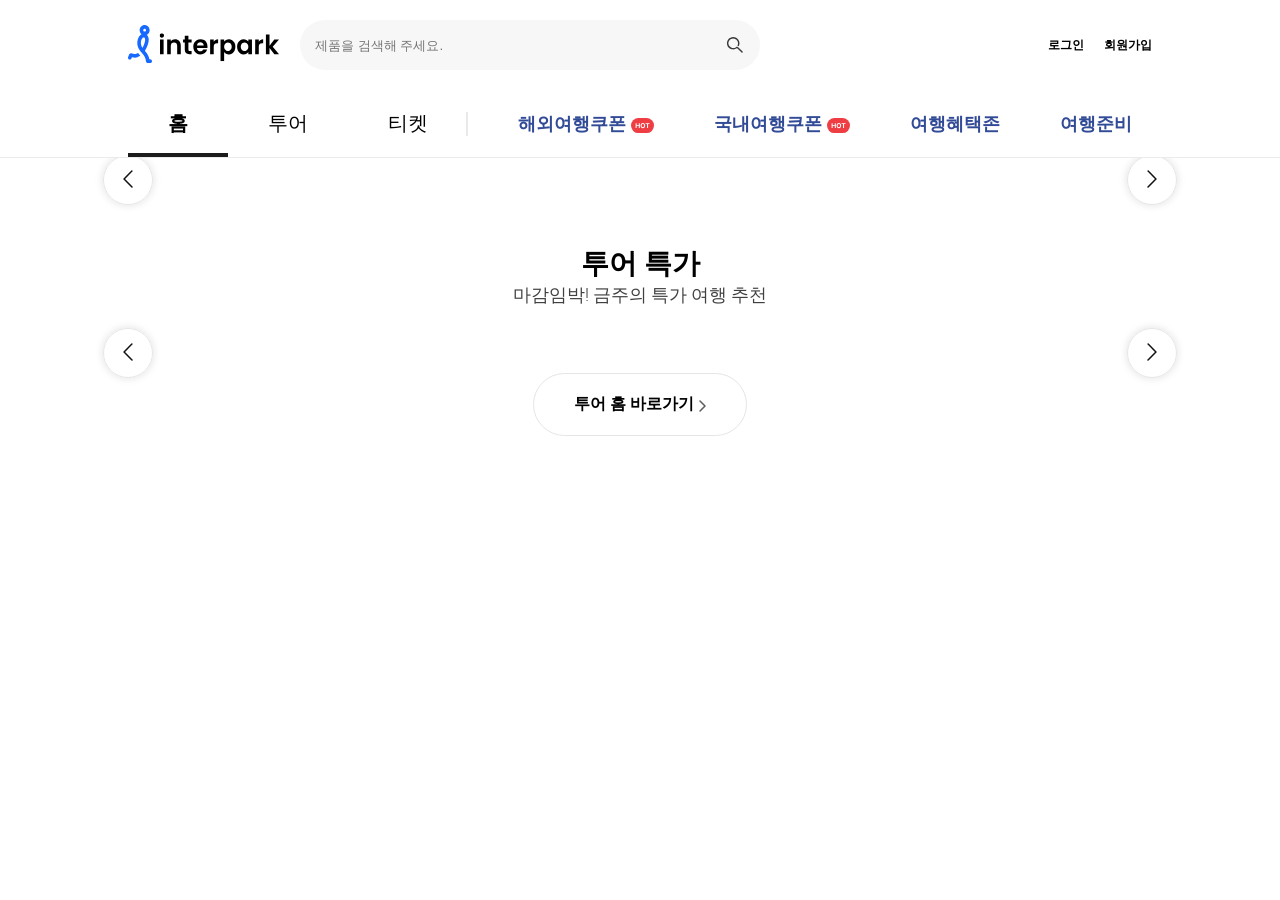
==== commit eb5f4fa7: "반응형상단" ====
--- a/public/index.html
+++ b/public/index.html
@@ -100,8 +100,11 @@
           </div>
         </div>
       </header>
+      <!-- 모바일 상단 -->
+      <div class="m_header">모바일 헤더</div>
+
       <!-- 메인 -->
-      <main>
+      <main class="main">
         <div class="layout">
           <!-- Banner -->
           <div class="banner">
@@ -113,11 +116,11 @@
               <div class="swiper-pagination"></div>
             </div>
 
-            <button class="slide_bt banner_left">
+            <button class="slide_bt banner_prev slide_bt_left">
               <img src="images/slider_arrow.svg" alt="left" title="left" />
             </button>
 
-            <button class="slide_bt banner_right">
+            <button class="slide_bt banner_next slide_bt_right">
               <img src="images/slider_arrow.svg" alt="right" title="right" />
             </button>
           </div>
@@ -143,11 +146,11 @@
                   </div>
                 </div>
 
-                <button class="slide_bt tour_prev banner_left">
+                <button class="slide_bt tour_prev slide_bt_left">
                   <img src="images/slider_arrow.svg" alt="left" title="left" />
                 </button>
 
-                <button class="slide_bt tour_next banner_right">
+                <button class="slide_bt tour_next slide_bt_right">
                   <img
                     src="images/slider_arrow.svg"
                     alt="right"
--- a/public/css/common.css
+++ b/public/css/common.css
@@ -46,3 +46,62 @@
   margin-left: auto;
   margin-right: auto; */
 }
+
+/* 반응형 작업 */
+@media all and (max-width: 1280px) {
+  .layout {
+    max-width: 1024px;
+  }
+}
+
+@media all and (max-width: 1024px) {
+  .layout {
+    max-width: 760px;
+  }
+}
+
+@media all and (max-width: 760px) {
+  .layout {
+    max-width: 100%;
+  }
+}
+
+/* header 가 pixed가 되면 강제로 padding 넣기 */
+.main_fixed {
+  padding-top: 150px;
+}
+
+/* 슬라이드 관련 공통 */
+
+.slide_bt {
+  position: absolute;
+  top: 50%;
+  /* transform: translateY(-50%); */
+  width: 50px;
+  height: 50px;
+  border-radius: 50%;
+
+  cursor: pointer;
+
+  border: 1px solid #e6e6e6;
+  background-color: rgba(255, 255, 255, 0.85);
+  box-shadow: 0 0 8px rgba(0, 0, 0, 0.13);
+
+  z-index: 100;
+}
+.slide_bt_left {
+  left: 0;
+  transform: translateX(-50%) translateY(-50%) rotateY(180deg);
+}
+.slide_bt_right {
+  right: 0;
+  transform: translateX(50%) translateY(-50%);
+}
+
+/* swiper 버튼 비활성시 표현 */
+.swiper-button-disabled {
+  display: none !important;
+}
+
+/* @media all and (max-width: 1024px) */
+/*   <meta name="viewport" 이거없으면 뷰포트 너비체크못함 */
--- a/public/css/header.css
+++ b/public/css/header.css
@@ -1,31 +1,38 @@
+main {
+  padding-top: 150px;
+}
+
 .header {
-  position: relative;
+  position: fixed;
+  left: 0;
+  top: 0;
+  z-index: 99999;
   width: 100%;
   background-color: #ffffff;
   border-bottom: 1px solid #ebebeb;
 }
 .header_down {
   position: fixed;
-  left: 0;
   top: 0;
-  width: 100%;
-  z-index: 100;
+  left: 0;
+  z-index: 99999;
+  width: 100%;
 }
 
 .header_top {
   /* 좌표 기준을 세워주자 */
   position: relative;
-  width: 100%;
   display: flex;
   justify-content: space-between;
   align-items: center;
-
-  /* margin-top: 30px; */
-  /* margin-bottom: 30px; */
-  margin: 20px 0;
+  width: 100%;
+
+  /* padding-top: 30px; */
+  /* padding-bottom: 30px; */
+  padding: 20px 0;
 }
 .header_top_down {
-  margin: 0px;
+  padding: 0px;
 }
 
 .header_top_left {
@@ -43,8 +50,8 @@
 }
 .search_down {
   position: absolute;
+  top: 10px;
   left: 350px;
-  top: 10px;
 }
 
 .search_form {
@@ -64,11 +71,7 @@
 .search_form_button {
   width: 50px;
   height: 50px;
-  background-color: #f7f7f8;
-  border: none;
-  border-radius: 0px 25px 25px 0px;
   font-size: 0;
-  cursor: pointer;
 
   /* background-color: red;
   background-image: url("../images/btn_search.svg");
@@ -77,7 +80,11 @@
   background-size: 18px; */
 
   background: #f7f7f8 url("../images/btn_search.svg") no-repeat center;
+  background-color: #f7f7f8;
   background-size: 18px;
+  border: none;
+  border-radius: 0px 25px 25px 0px;
+  cursor: pointer;
 }
 
 .header_top_right {
@@ -89,21 +96,21 @@
 }
 .member_down {
   position: absolute;
+  top: 30px;
   right: 0;
-  top: 30px;
 }
 
 .member > li > a {
   font-size: 12px;
   font-weight: 700;
+  line-height: 16px;
   color: #000000;
-  line-height: 16px;
 }
 
 .header_bottom {
-  width: 100%;
-  display: flex;
-  align-items: center;
+  display: flex;
+  align-items: center;
+  width: 100%;
 }
 .header_bottom_nav {
 }
@@ -113,26 +120,26 @@
   gap: 0px;
 }
 .nav::after {
-  content: "";
-  display: block;
-  position: absolute;
-  right: 0;
+  position: absolute;
   /* top: calc(100% - 50% - 24px / 2); */
   top: 50%;
-  transform: translateY(-50%);
+  right: 0;
+  display: block;
 
   width: 2px;
   height: 24px;
   background-color: #e9e9e9;
+  transform: translateY(-50%);
+  content: "";
 }
 
 .nav li a {
   position: relative;
 
   display: block;
+  padding: 20px 40px;
   font-size: 20px;
   font-weight: 400;
-  padding: 20px 40px;
 }
 
 .nav li a.focus {
@@ -140,16 +147,15 @@
 }
 
 .nav li a.focus::after {
-  content: "";
-
-  position: absolute;
-  left: 0;
+  position: absolute;
   bottom: 0;
+  left: 0;
 
   display: block;
   width: 100%;
   height: 4px;
   background-color: #1c1c1c;
+  content: "";
 }
 
 .header_bottom_eventmenu {
@@ -163,13 +169,38 @@
 .cupon > li > a {
   display: flex;
   align-items: center;
-  gap: 5px;
+  padding: 0 20px;
 
   font-size: 18px;
   font-weight: 600;
   color: #324b97;
-  padding: 0 20px;
+  gap: 5px;
 }
 .cupon > li > a > img {
   transform: translateY(10%);
 }
+/* 모바일 헤더 */
+.m_header {
+  display: none;
+  position: fixed;
+  top: 0;
+  left: 0;
+  z-index: 999;
+  width: 100%;
+  height: 54px;
+  background-color: #ffffff;
+  border-bottom: 1px solid #ebebeb;
+}
+
+/* 반응형 작업 */
+@media all and (max-width: 1024px) {
+  main {
+    padding-top: 54px;
+  }
+  .header {
+    display: none;
+  }
+  .m_header {
+    display: block;
+  }
+}
--- a/public/css/banner.css
+++ b/public/css/banner.css
@@ -1,6 +1,10 @@
 .banner {
   position: relative;
   margin-top: 30px;
+}
+/* 스크롤시 헤더 높이가 반영안되는 부분 반영해서 레이아웃 적용 */
+.banner_fix {
+  padding-top: 50px;
 }
 .banner_slide {
   display: flex;
@@ -22,27 +26,3 @@
   object-fit: cover;
   display: block;
 }
-.slide_bt {
-  position: absolute;
-  top: 50%;
-  /* transform: translateY(-50%); */
-  width: 50px;
-  height: 50px;
-  border-radius: 50%;
-
-  cursor: pointer;
-
-  border: 1px solid #e6e6e6;
-  background-color: rgba(255, 255, 255, 0.85);
-  box-shadow: 0 0 8px rgba(0, 0, 0, 0.13);
-
-  z-index: 100;
-}
-.banner_left {
-  left: 0;
-  transform: translateX(-50%) translateY(-50%) rotateY(180deg);
-}
-.banner_right {
-  right: 0;
-  transform: translateX(50%) translateY(-50%);
-}
--- a/public/css/tour.css
+++ b/public/css/tour.css
@@ -148,8 +148,3 @@
 .section_bts > a > img {
   transform: translateY(1px);
 }
-
-/* swiper 버튼 비활성시 표현 */
-.swiper-button-disabled {
-  display: none !important;
-}
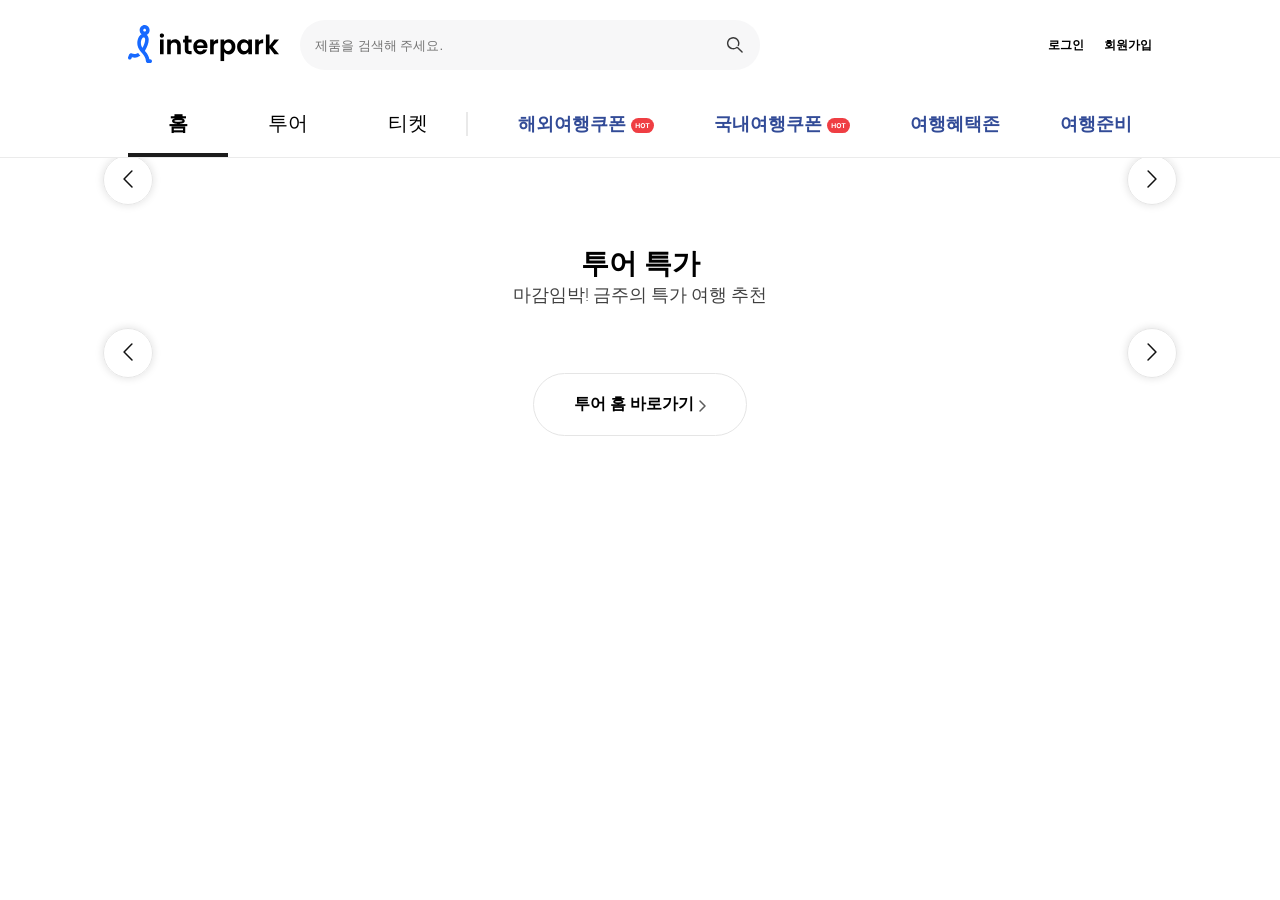
==== commit cce3c157: "[docs]:회원가입" ====
--- a/public/index.html
+++ b/public/index.html
@@ -4,6 +4,10 @@
     <meta charset="UTF-8" />
     <meta name="viewport" content="width=device-width, initial-scale=1.0" />
     <title>나의 til</title>
+    <link
+      rel="stylesheet"
+      href="https://necolas.github.io/normalize.css/8.0.1/normalize.css"
+    />
     <!-- 외부라이브러리 -->
     <link
       rel="stylesheet"
@@ -101,7 +105,19 @@
         </div>
       </header>
       <!-- 모바일 상단 -->
-      <div class="m_header">모바일 헤더</div>
+      <div class="m_header">
+        <div class="m_header_menu">
+          <a href="#">홈</a>
+          <a href="#">투어</a>
+          <a href="#">티켓</a>
+        </div>
+
+        <div class="m_header_search">
+          <a href="#">
+            <img src="images/btn_search.svg" alt="제품검색" />
+          </a>
+        </div>
+      </div>
 
       <!-- 메인 -->
       <main class="main">
@@ -113,8 +129,9 @@
               <div class="swiper-wrapper">
                 <!-- API 연동 -->
               </div>
-              <div class="swiper-pagination"></div>
-            </div>
+            </div>
+
+            <div class="swiper-pagination sw_banner_pg"></div>
 
             <button class="slide_bt banner_prev slide_bt_left">
               <img src="images/slider_arrow.svg" alt="left" title="left" />
@@ -138,25 +155,31 @@
                 </ul>
               </div>
 
-              <div class="section_slide">
-                <!-- Swipe 투어 영역 -->
-                <div class="swiper sw_tour">
-                  <div class="swiper-wrapper">
-                    <!-- API 연동 -->
+              <div class="section_slide_wrap">
+                <div class="section_slide">
+                  <!-- Swipe 투어 영역 -->
+                  <div class="swiper sw_tour">
+                    <div class="swiper-wrapper">
+                      <!-- API 연동 -->
+                    </div>
                   </div>
+
+                  <button class="slide_bt tour_prev slide_bt_left">
+                    <img
+                      src="images/slider_arrow.svg"
+                      alt="left"
+                      title="left"
+                    />
+                  </button>
+
+                  <button class="slide_bt tour_next slide_bt_right">
+                    <img
+                      src="images/slider_arrow.svg"
+                      alt="right"
+                      title="right"
+                    />
+                  </button>
                 </div>
-
-                <button class="slide_bt tour_prev slide_bt_left">
-                  <img src="images/slider_arrow.svg" alt="left" title="left" />
-                </button>
-
-                <button class="slide_bt tour_next slide_bt_right">
-                  <img
-                    src="images/slider_arrow.svg"
-                    alt="right"
-                    title="right"
-                  />
-                </button>
               </div>
 
               <!--End 목록영역 -->
--- a/public/css/common.css
+++ b/public/css/common.css
@@ -19,6 +19,11 @@
 }
 html {
   width: 100%;
+  /* 반응형 최소 너비 설정 */
+  min-width: 540px;
+  /* 가로 스크롤은 UI 상 좋지 않아요 */
+  overflow-x: hidden;
+
   /* 디자인 보고 수정 */
   font-size: 12px;
 }
@@ -46,33 +51,29 @@
   margin-left: auto;
   margin-right: auto; */
 }
-
 /* 반응형 작업 */
 @media all and (max-width: 1280px) {
   .layout {
     max-width: 1024px;
   }
 }
-
 @media all and (max-width: 1024px) {
   .layout {
     max-width: 760px;
   }
 }
-
 @media all and (max-width: 760px) {
   .layout {
     max-width: 100%;
   }
 }
 
-/* header 가 pixed가 되면 강제로 padding 넣기 */
+/* header 가 fixed 가 되면 강제로 padding 넣기 */
 .main_fixed {
   padding-top: 150px;
 }
 
-/* 슬라이드 관련 공통 */
-
+/* sldie 관련 공통 */
 .slide_bt {
   position: absolute;
   top: 50%;
@@ -97,7 +98,6 @@
   right: 0;
   transform: translateX(50%) translateY(-50%);
 }
-
 /* swiper 버튼 비활성시 표현 */
 .swiper-button-disabled {
   display: none !important;
--- a/public/css/header.css
+++ b/public/css/header.css
@@ -181,6 +181,8 @@
 }
 /* 모바일 헤더 */
 .m_header {
+  padding: 0 10px;
+
   display: none;
   position: fixed;
   top: 0;
@@ -190,6 +192,22 @@
   height: 54px;
   background-color: #ffffff;
   border-bottom: 1px solid #ebebeb;
+}
+
+.m_header_menu {
+  display: flex;
+  align-items: center;
+  gap: 15px;
+}
+.m_header_menu a {
+  font-size: 22px;
+  font-weight: 400;
+}
+.m_header_search {
+  display: flex;
+  align-items: center;
+}
+.m_header_search a {
 }
 
 /* 반응형 작업 */
@@ -201,6 +219,8 @@
     display: none;
   }
   .m_header {
-    display: block;
+    display: flex;
+    justify-content: space-between;
+    align-content: center;
   }
 }
--- a/public/css/banner.css
+++ b/public/css/banner.css
@@ -26,3 +26,42 @@
   object-fit: cover;
   display: block;
 }
+/* 반응형 코드 */
+.sw_banner_pg {
+  display: none;
+  bottom: -25px !important;
+}
+@media all and (max-width: 1024px) {
+  .sw_banner_pg {
+    display: block;
+  }
+  /* 평상시 버튼 모습 */
+  .sw_banner_pg .swiper-pagination-bullet {
+  }
+  /* 포커스시 버튼모습 */
+  .sw_banner_pg .swiper-pagination-bullet-active {
+    background-color: #000 !important;
+  }
+}
+@media all and (max-width: 960px) {
+  .sw_banner {
+    width: 350px;
+  }
+  .sw_banner_pg {
+    bottom: 10px !important;
+  }
+  /* 평상시 버튼 모습 */
+  .sw_banner_pg .swiper-pagination-bullet {
+    width: 6px;
+    height: 6px;
+    opacity: 0.4;
+    background-color: #fff !important;
+  }
+  /* 포커스시 버튼모습 */
+  .sw_banner_pg .swiper-pagination-bullet-active {
+    width: 7px;
+    height: 7px;
+    opacity: 1;
+    background-color: #fff !important;
+  }
+}
--- a/public/css/tour.css
+++ b/public/css/tour.css
@@ -148,3 +148,63 @@
 .section_bts > a > img {
   transform: translateY(1px);
 }
+
+/* 반응형 */
+@media all and (max-width: 1024px) {
+  .tour {
+    border-top: 8px solid #f4f4f4;
+    margin-top: 50px;
+    padding-top: 10px;
+  }
+  .tour .section_top {
+    padding-bottom: 12px;
+  }
+  .tour .section_title {
+    font-size: 21px;
+  }
+  .tour .section_desc {
+    font-size: 15px;
+  }
+  .tour .section_category {
+    padding-bottom: 12px;
+  }
+  .section_category_bts > li > button {
+    padding: 9px 20px;
+  }
+
+  /* 반응형 슬라이드 높이 설정 */
+  .item {
+    height: 222px !important;
+  }
+  .item_image {
+    height: 138px !important;
+    margin-bottom: 15px !important;
+  }
+  .item_name {
+    left: 8px;
+    top: 127px;
+    font-size: 11px;
+    font-weight: 500;
+    border-radius: 4px;
+    padding: 3px;
+  }
+  .item_cupon {
+  }
+  .item_desc {
+  }
+  .item_price {
+    font-size: 14px;
+  }
+  .item_price > b {
+    font-size: 14px;
+  }
+  .item_text {
+    padding: 5px;
+  }
+  .section_bts > a {
+    width: 100%;
+    justify-content: center;
+    border-radius: 4px;
+    padding: 15px 20px;
+  }
+}
